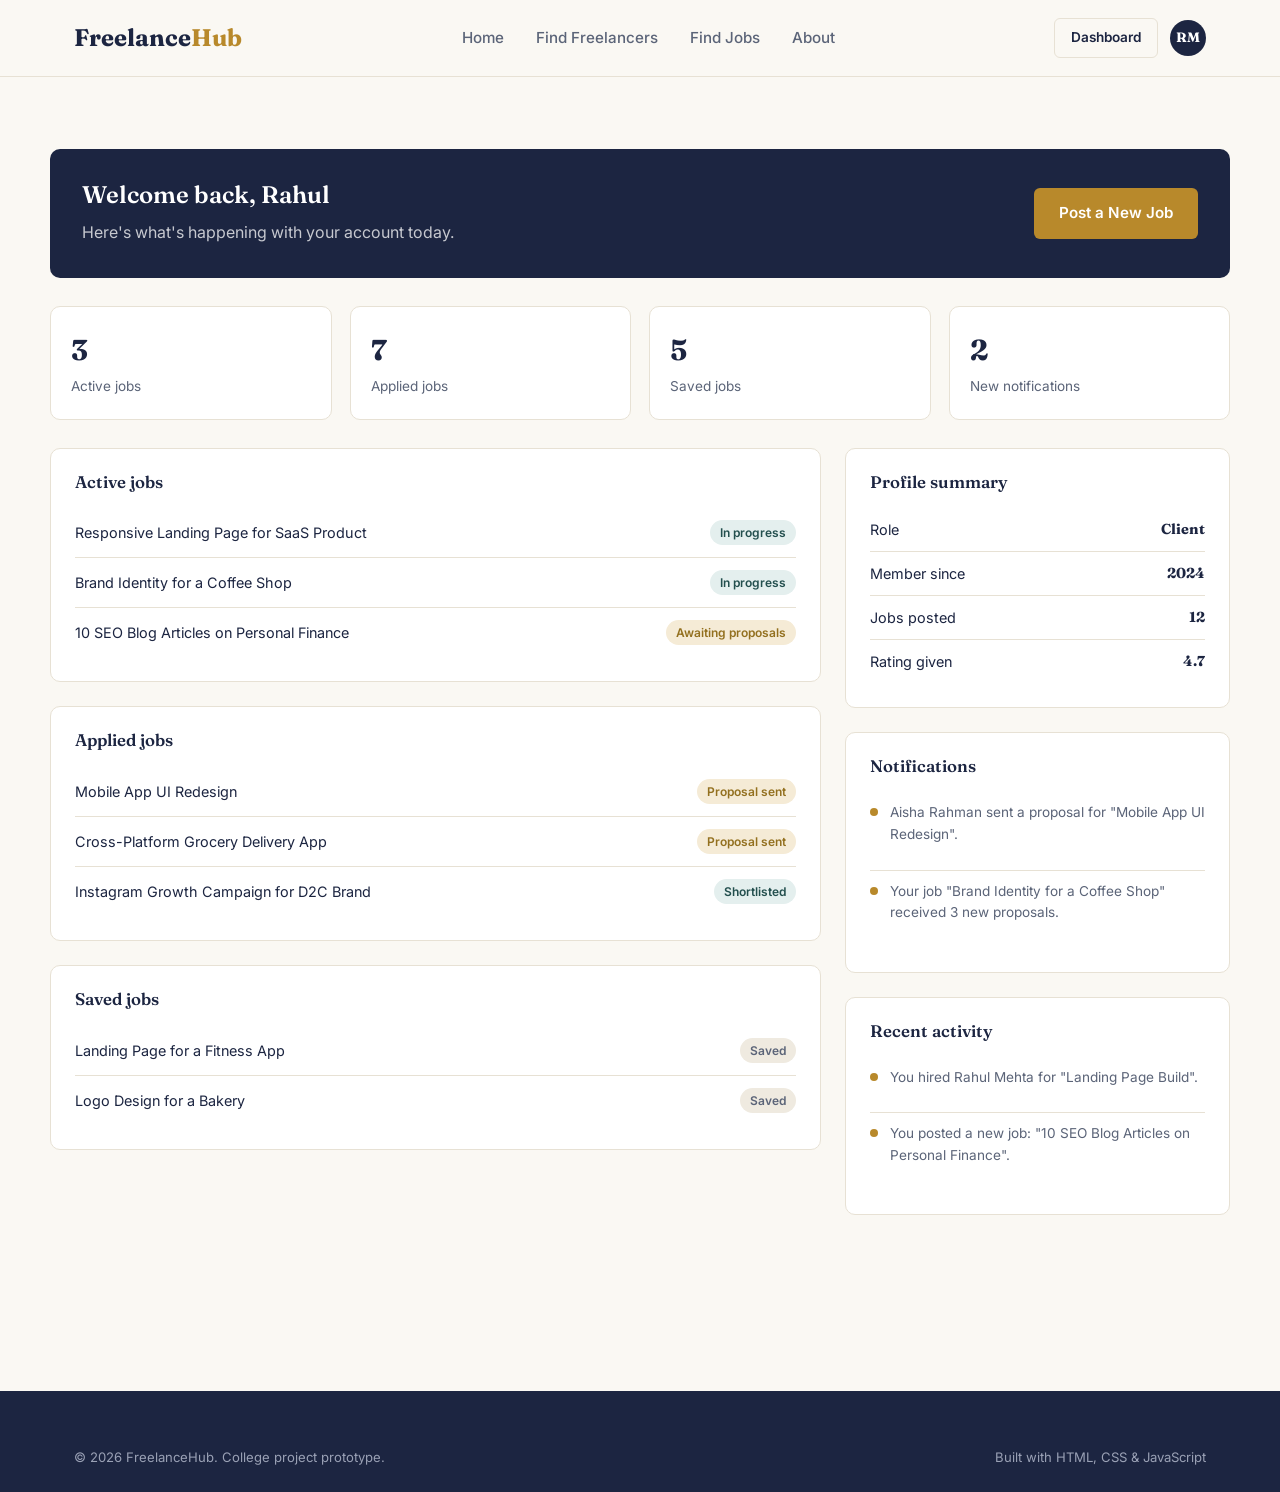
==== FreelanceHub/dashboard.html @ 4bddfca6 "Initial commit" ====
<!DOCTYPE html>
<html lang="en">
<head>
  <meta charset="UTF-8" />
  <meta name="viewport" content="width=device-width, initial-scale=1.0" />
  <title>Dashboard — FreelanceHub</title>
  <link rel="stylesheet" href="css/style.css" />
</head>
<body>

  <nav class="navbar">
    <div class="nav-inner">
      <a href="index.html" class="logo">Freelance<span>Hub</span></a>
      <ul class="nav-links">
        <li><a href="index.html">Home</a></li>
        <li><a href="freelancers.html">Find Freelancers</a></li>
        <li><a href="jobs.html">Find Jobs</a></li>
        <li><a href="index.html#about">About</a></li>
      </ul>
      <div class="nav-actions">
        <a href="dashboard.html" class="btn btn-outline btn-sm">Dashboard</a>
        <div class="avatar ink" style="width:36px;height:36px;font-size:0.85rem;">RM</div>
      </div>
      <button class="nav-toggle" aria-label="Toggle menu">&#9776;</button>
    </div>
  </nav>

  <section class="section container">

    <div class="dash-welcome">
      <div>
        <h1>Welcome back, Rahul</h1>
        <p>Here's what's happening with your account today.</p>
      </div>
      <a href="post-job.html" class="btn btn-gold">Post a New Job</a>
    </div>

    <div class="dash-stats">
      <div class="dash-stat">
        <strong>3</strong>
        <span>Active jobs</span>
      </div>
      <div class="dash-stat">
        <strong>7</strong>
        <span>Applied jobs</span>
      </div>
      <div class="dash-stat">
        <strong>5</strong>
        <span>Saved jobs</span>
      </div>
      <div class="dash-stat">
        <strong>2</strong>
        <span>New notifications</span>
      </div>
    </div>

    <div class="dash-columns">
      <div>
        <div class="dash-panel">
          <h2>Active jobs</h2>
          <div class="dash-list-item">
            <span>Responsive Landing Page for SaaS Product</span>
            <span class="status active">In progress</span>
          </div>
          <div class="dash-list-item">
            <span>Brand Identity for a Coffee Shop</span>
            <span class="status active">In progress</span>
          </div>
          <div class="dash-list-item">
            <span>10 SEO Blog Articles on Personal Finance</span>
            <span class="status pending">Awaiting proposals</span>
          </div>
        </div>

        <div class="dash-panel">
          <h2>Applied jobs</h2>
          <div class="dash-list-item">
            <span>Mobile App UI Redesign</span>
            <span class="status pending">Proposal sent</span>
          </div>
          <div class="dash-list-item">
            <span>Cross-Platform Grocery Delivery App</span>
            <span class="status pending">Proposal sent</span>
          </div>
          <div class="dash-list-item">
            <span>Instagram Growth Campaign for D2C Brand</span>
            <span class="status active">Shortlisted</span>
          </div>
        </div>

        <div class="dash-panel">
          <h2>Saved jobs</h2>
          <div class="dash-list-item">
            <span>Landing Page for a Fitness App</span>
            <span class="status saved">Saved</span>
          </div>
          <div class="dash-list-item">
            <span>Logo Design for a Bakery</span>
            <span class="status saved">Saved</span>
          </div>
        </div>
      </div>

      <div>
        <div class="dash-panel">
          <h2>Profile summary</h2>
          <div class="side-stat"><span>Role</span><strong>Client</strong></div>
          <div class="side-stat"><span>Member since</span><strong>2024</strong></div>
          <div class="side-stat"><span>Jobs posted</span><strong>12</strong></div>
          <div class="side-stat"><span>Rating given</span><strong>4.7</strong></div>
        </div>

        <div class="dash-panel">
          <h2>Notifications</h2>
          <div class="notification-item">
            <div class="notification-dot"></div>
            <p>Aisha Rahman sent a proposal for "Mobile App UI Redesign".</p>
          </div>
          <div class="notification-item">
            <div class="notification-dot"></div>
            <p>Your job "Brand Identity for a Coffee Shop" received 3 new proposals.</p>
          </div>
        </div>

        <div class="dash-panel">
          <h2>Recent activity</h2>
          <div class="notification-item">
            <div class="notification-dot"></div>
            <p>You hired Rahul Mehta for "Landing Page Build".</p>
          </div>
          <div class="notification-item">
            <div class="notification-dot"></div>
            <p>You posted a new job: "10 SEO Blog Articles on Personal Finance".</p>
          </div>
        </div>
      </div>
    </div>

  </section>

  <footer class="site-footer">
    <div class="container">
      <div class="footer-bottom" style="border-top:none; padding-top:0;">
        <span>&copy; 2026 FreelanceHub. College project prototype.</span>
        <span>Built with HTML, CSS &amp; JavaScript</span>
      </div>
    </div>
  </footer>

  <script src="js/script.js"></script>
</body>
</html>
---- FreelanceHub/css/style.css ----
/* =========================================================
   FreelanceHub — Stylesheet
   Organized in sections:
   1. Fonts & Variables
   2. Reset & Base
   3. Layout helpers
   4. Navbar
   5. Buttons
   6. Hero
   7. Sections (categories, how it works, why us, CTA)
   8. Cards (freelancer / job)
   9. Forms
   10. Profile page
   11. Dashboard
   12. Footer
   13. Toast / messages
   14. Responsive
   ========================================================= */

/* ---------- 1. Fonts & Variables ---------- */
@import url('https://fonts.googleapis.com/css2?family=Fraunces:opsz,wght@9..144,500;9..144,600;9..144,700&family=Inter:wght@400;500;600;700&display=swap');

:root {
  /* Color tokens — "Guild" palette: ink navy + brass gold + craft teal */
  --ink: #1C2541;          /* primary text / dark surfaces */
  --ink-soft: #5B6478;     /* secondary text */
  --paper: #FAF8F3;        /* page background */
  --surface: #FFFFFF;      /* card background */
  --line: #E7E1D4;         /* borders / dividers */
  --gold: #B8892B;         /* primary accent (clients / CTA) */
  --gold-dark: #93701F;
  --teal: #2F6F6E;         /* secondary accent (freelancers) */
  --teal-dark: #234F4E;
  --danger: #B3432B;
  --success: #2F6F52;

  /* Type */
  --font-display: 'Fraunces', Georgia, 'Times New Roman', serif;
  --font-body: 'Inter', -apple-system, Segoe UI, Roboto, Arial, sans-serif;

  /* Layout */
  --max-width: 1180px;
  --radius: 10px;
  --shadow: 0 8px 24px rgba(28, 37, 65, 0.08);
}

/* ---------- 2. Reset & Base ---------- */
* {
  box-sizing: border-box;
}

html {
  scroll-behavior: smooth;
}

body {
  margin: 0;
  font-family: var(--font-body);
  color: var(--ink);
  background: var(--paper);
  line-height: 1.6;
}

h1, h2, h3, h4 {
  font-family: var(--font-display);
  color: var(--ink);
  margin: 0 0 0.5em 0;
  line-height: 1.15;
  font-weight: 600;
}

p {
  margin: 0 0 1em 0;
  color: var(--ink-soft);
}

a {
  text-decoration: none;
  color: inherit;
}

img {
  max-width: 100%;
  display: block;
}

ul {
  list-style: none;
  margin: 0;
  padding: 0;
}

/* Focus states for accessibility */
a:focus-visible,
button:focus-visible,
input:focus-visible,
textarea:focus-visible,
select:focus-visible {
  outline: 2px solid var(--teal);
  outline-offset: 2px;
}

/* ---------- 3. Layout helpers ---------- */
.container {
  max-width: var(--max-width);
  margin: 0 auto;
  padding: 0 24px;
}

.section {
  padding: 72px 0;
}

.section-head {
  max-width: 620px;
  margin-bottom: 40px;
}

.section-head p {
  margin-top: 8px;
}

.text-center {
  text-align: center;
  margin-left: auto;
  margin-right: auto;
}

/* ---------- 4. Navbar ---------- */
.navbar {
  position: sticky;
  top: 0;
  z-index: 100;
  background: var(--paper);
  border-bottom: 1px solid var(--line);
}

.nav-inner {
  max-width: var(--max-width);
  margin: 0 auto;
  padding: 18px 24px;
  display: flex;
  align-items: center;
  justify-content: space-between;
}

.logo {
  font-family: var(--font-display);
  font-size: 1.5rem;
  font-weight: 700;
  color: var(--ink);
}

.logo span {
  color: var(--gold);
}

.nav-links {
  display: flex;
  align-items: center;
  gap: 32px;
}

.nav-links a {
  font-size: 0.95rem;
  font-weight: 500;
  color: var(--ink-soft);
  padding-bottom: 4px;
  border-bottom: 2px solid transparent;
  transition: color 0.2s ease, border-color 0.2s ease;
}

.nav-links a:hover,
.nav-links a.active {
  color: var(--ink);
  border-bottom-color: var(--gold);
}

.nav-actions {
  display: flex;
  align-items: center;
  gap: 12px;
}

.nav-toggle {
  display: none;
  background: none;
  border: none;
  font-size: 1.5rem;
  cursor: pointer;
  color: var(--ink);
}

/* ---------- 5. Buttons ---------- */
.btn {
  display: inline-flex;
  align-items: center;
  justify-content: center;
  gap: 8px;
  padding: 12px 24px;
  border-radius: 6px;
  font-family: var(--font-body);
  font-size: 0.95rem;
  font-weight: 600;
  border: 1px solid transparent;
  cursor: pointer;
  transition: transform 0.15s ease, box-shadow 0.15s ease, background 0.15s ease, color 0.15s ease;
  white-space: nowrap;
}

.btn:active {
  transform: translateY(1px);
}

.btn-primary {
  background: var(--ink);
  color: var(--surface);
}

.btn-primary:hover {
  background: #101729;
  box-shadow: var(--shadow);
}

.btn-gold {
  background: var(--gold);
  color: var(--surface);
}

.btn-gold:hover {
  background: var(--gold-dark);
  box-shadow: var(--shadow);
}

.btn-teal {
  background: var(--teal);
  color: var(--surface);
}

.btn-teal:hover {
  background: var(--teal-dark);
  box-shadow: var(--shadow);
}

.btn-outline {
  background: transparent;
  border-color: var(--line);
  color: var(--ink);
}

.btn-outline:hover {
  border-color: var(--ink);
}

.btn-text {
  background: none;
  color: var(--gold-dark);
  padding: 12px 4px;
}

.btn-text:hover {
  text-decoration: underline;
}

.btn-block {
  width: 100%;
}

.btn-sm {
  padding: 8px 16px;
  font-size: 0.85rem;
}

/* ---------- 6. Hero ---------- */
.hero {
  padding: 64px 0 88px;
  border-bottom: 1px solid var(--line);
  overflow: hidden;
}

.hero-inner {
  display: grid;
  grid-template-columns: 1.1fr 0.9fr;
  gap: 48px;
  align-items: center;
}

.hero-eyebrow {
  color: var(--teal-dark);
  font-weight: 600;
  font-size: 0.95rem;
  margin-bottom: 14px;
}

.hero h1 {
  font-size: 3rem;
  max-width: 12ch;
}

.hero-sub {
  font-size: 1.1rem;
  max-width: 46ch;
  margin-bottom: 28px;
}

.hero-actions {
  display: flex;
  gap: 14px;
  margin-bottom: 36px;
}

.hero-stats {
  display: flex;
  gap: 36px;
}

.hero-stats div strong {
  display: block;
  font-family: var(--font-display);
  font-size: 1.5rem;
  color: var(--ink);
}

.hero-stats div span {
  font-size: 0.85rem;
  color: var(--ink-soft);
}

/* Search bar on home hero */
.search-bar {
  display: flex;
  background: var(--surface);
  border: 1px solid var(--line);
  border-radius: 8px;
  padding: 6px;
  box-shadow: var(--shadow);
  margin-bottom: 32px;
  max-width: 520px;
}

.search-bar input {
  flex: 1;
  border: none;
  padding: 12px 14px;
  font-size: 0.95rem;
  font-family: var(--font-body);
  background: transparent;
}

.search-bar input:focus {
  outline: none;
}

.search-bar button {
  border: none;
}

/* Hero visual — a mocked job ticket, grounded in the real product */
.hero-visual {
  position: relative;
}

.ticket-card {
  background: var(--surface);
  border: 1px solid var(--line);
  border-radius: var(--radius);
  box-shadow: var(--shadow);
  padding: 24px;
  max-width: 340px;
}

.ticket-card + .ticket-card {
  margin-top: -40px;
  margin-left: 60px;
  transform: rotate(2deg);
}

.ticket-top {
  display: flex;
  align-items: center;
  gap: 12px;
  margin-bottom: 14px;
}

.avatar {
  width: 46px;
  height: 46px;
  border-radius: 50%;
  background: var(--teal);
  color: var(--surface);
  display: flex;
  align-items: center;
  justify-content: center;
  font-weight: 700;
  font-family: var(--font-display);
  flex-shrink: 0;
}

.avatar.gold { background: var(--gold); }
.avatar.ink { background: var(--ink); }

.ticket-top strong {
  display: block;
  font-size: 0.95rem;
}

.ticket-top span {
  font-size: 0.8rem;
  color: var(--ink-soft);
}

.tag {
  display: inline-block;
  font-size: 0.72rem;
  font-weight: 600;
  padding: 4px 10px;
  border-radius: 20px;
  background: #EFEAE0;
  color: var(--ink-soft);
  margin: 2px 4px 2px 0;
}

.tag.teal { background: #E4EFEE; color: var(--teal-dark); }
.tag.gold { background: #F5EBD6; color: var(--gold-dark); }

/* ---------- 7. Sections ---------- */
.category-grid {
  display: grid;
  grid-template-columns: repeat(3, 1fr);
  gap: 20px;
}

.category-card {
  background: var(--surface);
  border: 1px solid var(--line);
  border-radius: var(--radius);
  padding: 24px;
  transition: box-shadow 0.2s ease, transform 0.2s ease, border-color 0.2s ease;
  cursor: pointer;
}

.category-card:hover {
  box-shadow: var(--shadow);
  transform: translateY(-3px);
  border-color: var(--gold);
}

.category-card .icon {
  font-size: 1.6rem;
  margin-bottom: 12px;
}

.category-card h3 {
  font-size: 1.05rem;
  margin-bottom: 4px;
}

.category-card p {
  font-size: 0.85rem;
  margin: 0;
}

.steps {
  display: grid;
  grid-template-columns: repeat(3, 1fr);
  gap: 32px;
}

.step {
  position: relative;
  padding-left: 8px;
}

.step-number {
  font-family: var(--font-display);
  font-size: 2.2rem;
  color: var(--gold);
  margin-bottom: 8px;
}

.step h3 {
  font-size: 1.1rem;
}

.step p {
  font-size: 0.9rem;
}

.why-grid {
  display: grid;
  grid-template-columns: repeat(2, 1fr);
  gap: 24px;
}

.why-item {
  display: flex;
  gap: 16px;
  padding: 20px;
  border-left: 3px solid var(--teal);
  background: var(--surface);
  border-radius: 0 var(--radius) var(--radius) 0;
}

.why-item h3 {
  font-size: 1rem;
  margin-bottom: 4px;
}

.why-item p {
  font-size: 0.88rem;
  margin: 0;
}

.cta-section {
  background: var(--ink);
  color: var(--surface);
  border-radius: var(--radius);
  padding: 56px;
  text-align: center;
  margin: 0 24px;
}

.cta-section h2,
.cta-section p {
  color: var(--surface);
}

.cta-section p {
  opacity: 0.8;
  max-width: 50ch;
  margin-left: auto;
  margin-right: auto;
}

.cta-actions {
  display: flex;
  gap: 14px;
  justify-content: center;
  margin-top: 24px;
}

/* ---------- 8. Cards: freelancer / job listing ---------- */
.toolbar {
  display: flex;
  gap: 16px;
  align-items: center;
  flex-wrap: wrap;
  margin-bottom: 32px;
  padding: 18px;
  background: var(--surface);
  border: 1px solid var(--line);
  border-radius: var(--radius);
}

.toolbar input[type="text"],
.toolbar select {
  padding: 10px 12px;
  border: 1px solid var(--line);
  border-radius: 6px;
  font-family: var(--font-body);
  font-size: 0.9rem;
  background: var(--paper);
}

.toolbar input[type="text"] {
  flex: 1;
  min-width: 200px;
}

.results-count {
  font-size: 0.9rem;
  color: var(--ink-soft);
  margin-bottom: 16px;
}

.grid {
  display: grid;
  grid-template-columns: repeat(3, 1fr);
  gap: 22px;
}

.card {
  background: var(--surface);
  border: 1px solid var(--line);
  border-radius: var(--radius);
  padding: 22px;
  transition: box-shadow 0.2s ease, transform 0.2s ease;
  display: flex;
  flex-direction: column;
}

.card:hover {
  box-shadow: var(--shadow);
  transform: translateY(-2px);
}

.card-head {
  display: flex;
  align-items: center;
  gap: 12px;
  margin-bottom: 14px;
}

.card-head strong {
  display: block;
  font-size: 1rem;
}

.card-head span {
  font-size: 0.82rem;
  color: var(--ink-soft);
}

.rating {
  color: var(--gold-dark);
  font-size: 0.85rem;
  font-weight: 600;
  margin-bottom: 6px;
}

.card-meta {
  display: flex;
  justify-content: space-between;
  font-size: 0.82rem;
  color: var(--ink-soft);
  border-top: 1px solid var(--line);
  border-bottom: 1px solid var(--line);
  padding: 12px 0;
  margin: 12px 0;
}

.card-meta strong {
  display: block;
  color: var(--ink);
  font-size: 0.95rem;
}

.card-actions {
  display: flex;
  gap: 10px;
  margin-top: auto;
}

.card-actions .btn {
  flex: 1;
  padding: 10px 14px;
  font-size: 0.85rem;
}

/* Job card specific */
.job-card {
  padding: 24px;
}

.job-card-top {
  display: flex;
  justify-content: space-between;
  align-items: flex-start;
  margin-bottom: 10px;
}

.job-card-top h3 {
  font-size: 1.1rem;
  margin: 0;
}

.job-budget {
  font-family: var(--font-display);
  font-size: 1.1rem;
  color: var(--teal-dark);
  white-space: nowrap;
}

.job-card p.desc {
  font-size: 0.9rem;
}

.job-skills {
  margin-bottom: 14px;
}

.job-card-footer {
  display: flex;
  justify-content: space-between;
  align-items: center;
  font-size: 0.8rem;
  color: var(--ink-soft);
  margin-bottom: 14px;
}

/* ---------- 9. Forms ---------- */
.form-wrap {
  max-width: 640px;
  margin: 0 auto;
  background: var(--surface);
  border: 1px solid var(--line);
  border-radius: var(--radius);
  padding: 40px;
  box-shadow: var(--shadow);
}

.form-wrap.narrow {
  max-width: 420px;
}

.field {
  margin-bottom: 20px;
}

.field label {
  display: block;
  font-size: 0.88rem;
  font-weight: 600;
  margin-bottom: 6px;
}

.field input,
.field textarea,
.field select {
  width: 100%;
  padding: 12px 14px;
  border: 1px solid var(--line);
  border-radius: 6px;
  font-family: var(--font-body);
  font-size: 0.95rem;
  background: var(--paper);
  color: var(--ink);
}

.field textarea {
  resize: vertical;
  min-height: 110px;
}

.field input:focus,
.field textarea:focus,
.field select:focus {
  border-color: var(--teal);
}

.field-row {
  display: grid;
  grid-template-columns: 1fr 1fr;
  gap: 16px;
}

.field-error {
  color: var(--danger);
  font-size: 0.8rem;
  margin-top: 6px;
  display: none;
}

.field.invalid input,
.field.invalid textarea,
.field.invalid select {
  border-color: var(--danger);
}

.field.invalid .field-error {
  display: block;
}

.field-hint {
  font-size: 0.8rem;
  color: var(--ink-soft);
  margin-top: 6px;
}

.checkbox-row {
  display: flex;
  align-items: center;
  gap: 8px;
  font-size: 0.88rem;
  color: var(--ink-soft);
}

.checkbox-row input {
  width: auto;
}

.form-foot-row {
  display: flex;
  justify-content: space-between;
  align-items: center;
  margin-bottom: 20px;
  font-size: 0.85rem;
}

.user-type-row {
  display: grid;
  grid-template-columns: 1fr 1fr;
  gap: 12px;
}

.user-type-option {
  border: 1px solid var(--line);
  border-radius: 6px;
  padding: 14px;
  text-align: center;
  cursor: pointer;
  font-size: 0.9rem;
  font-weight: 600;
  color: var(--ink-soft);
  transition: border-color 0.2s ease, color 0.2s ease, background 0.2s ease;
}

.user-type-option input {
  display: none;
}

.user-type-option.selected {
  border-color: var(--teal);
  color: var(--teal-dark);
  background: #E4EFEE;
}

.auth-page {
  padding: 72px 0;
}

.form-foot-text {
  text-align: center;
  font-size: 0.9rem;
  color: var(--ink-soft);
  margin-top: 18px;
}

.form-foot-text a {
  color: var(--gold-dark);
  font-weight: 600;
}

/* Success panel shown after form submission */
.success-panel {
  display: none;
  text-align: center;
  padding: 40px;
}

.success-panel .icon-circle {
  width: 64px;
  height: 64px;
  border-radius: 50%;
  background: #E4EFEE;
  color: var(--teal-dark);
  font-size: 1.8rem;
  display: flex;
  align-items: center;
  justify-content: center;
  margin: 0 auto 20px;
}

/* ---------- 10. Profile page ---------- */
.profile-header {
  display: flex;
  gap: 28px;
  align-items: center;
  background: var(--surface);
  border: 1px solid var(--line);
  border-radius: var(--radius);
  padding: 32px;
  margin-bottom: 32px;
}

.profile-header .avatar {
  width: 96px;
  height: 96px;
  font-size: 2rem;
}

.profile-header h1 {
  font-size: 1.6rem;
  margin-bottom: 4px;
}

.profile-title {
  color: var(--teal-dark);
  font-weight: 600;
  margin-bottom: 8px;
}

.profile-meta {
  display: flex;
  gap: 20px;
  font-size: 0.88rem;
  color: var(--ink-soft);
  flex-wrap: wrap;
}

.profile-actions {
  margin-left: auto;
  display: flex;
  gap: 12px;
  align-self: flex-start;
}

.profile-grid {
  display: grid;
  grid-template-columns: 2fr 1fr;
  gap: 28px;
}

.profile-block {
  background: var(--surface);
  border: 1px solid var(--line);
  border-radius: var(--radius);
  padding: 28px;
  margin-bottom: 24px;
}

.profile-block h2 {
  font-size: 1.15rem;
  margin-bottom: 14px;
}

.skill-list {
  display: flex;
  flex-wrap: wrap;
  gap: 8px;
}

.portfolio-grid {
  display: grid;
  grid-template-columns: 1fr 1fr;
  gap: 16px;
}

.portfolio-item {
  border: 1px solid var(--line);
  border-radius: 8px;
  overflow: hidden;
}

.portfolio-thumb {
  height: 110px;
  background: linear-gradient(135deg, var(--teal), var(--ink));
}

.portfolio-item p {
  margin: 0;
  padding: 10px 12px;
  font-size: 0.85rem;
  color: var(--ink);
}

.review {
  border-bottom: 1px solid var(--line);
  padding: 16px 0;
}

.review:last-child {
  border-bottom: none;
}

.review-top {
  display: flex;
  justify-content: space-between;
  margin-bottom: 6px;
  font-size: 0.85rem;
  font-weight: 600;
}

.review p {
  font-size: 0.88rem;
  margin: 0;
}

.experience-item {
  display: flex;
  gap: 14px;
  margin-bottom: 16px;
}

.experience-dot {
  width: 10px;
  height: 10px;
  border-radius: 50%;
  background: var(--gold);
  margin-top: 6px;
  flex-shrink: 0;
}

.experience-item strong {
  display: block;
  font-size: 0.92rem;
}

.experience-item span {
  font-size: 0.8rem;
  color: var(--ink-soft);
}

.side-stat {
  display: flex;
  justify-content: space-between;
  padding: 10px 0;
  border-bottom: 1px solid var(--line);
  font-size: 0.9rem;
}

.side-stat:last-child {
  border-bottom: none;
}

.side-stat strong {
  font-family: var(--font-display);
}

/* ---------- 11. Dashboard ---------- */
.dash-welcome {
  background: var(--ink);
  color: var(--surface);
  border-radius: var(--radius);
  padding: 32px;
  margin-bottom: 28px;
  display: flex;
  justify-content: space-between;
  align-items: center;
}

.dash-welcome h1,
.dash-welcome p {
  color: var(--surface);
}

.dash-welcome p {
  opacity: 0.75;
  margin: 0;
}

.dash-stats {
  display: grid;
  grid-template-columns: repeat(4, 1fr);
  gap: 18px;
  margin-bottom: 28px;
}

.dash-stat {
  background: var(--surface);
  border: 1px solid var(--line);
  border-radius: var(--radius);
  padding: 20px;
}

.dash-stat strong {
  display: block;
  font-family: var(--font-display);
  font-size: 1.8rem;
}

.dash-stat span {
  font-size: 0.85rem;
  color: var(--ink-soft);
}

.dash-columns {
  display: grid;
  grid-template-columns: 2fr 1fr;
  gap: 24px;
}

.dash-panel {
  background: var(--surface);
  border: 1px solid var(--line);
  border-radius: var(--radius);
  padding: 24px;
  margin-bottom: 24px;
}

.dash-panel h2 {
  font-size: 1.05rem;
  margin-bottom: 16px;
}

.dash-list-item {
  display: flex;
  justify-content: space-between;
  align-items: center;
  padding: 12px 0;
  border-bottom: 1px solid var(--line);
  font-size: 0.9rem;
}

.dash-list-item:last-child {
  border-bottom: none;
}

.dash-list-item span.status {
  font-size: 0.75rem;
  font-weight: 600;
  padding: 3px 10px;
  border-radius: 20px;
}

.status.active { background: #E4EFEE; color: var(--teal-dark); }
.status.pending { background: #F5EBD6; color: var(--gold-dark); }
.status.saved { background: #EFEAE0; color: var(--ink-soft); }

.notification-item {
  display: flex;
  gap: 12px;
  padding: 10px 0;
  border-bottom: 1px solid var(--line);
  font-size: 0.85rem;
}

.notification-item:last-child {
  border-bottom: none;
}

.notification-dot {
  width: 8px;
  height: 8px;
  border-radius: 50%;
  background: var(--gold);
  margin-top: 6px;
  flex-shrink: 0;
}

/* ---------- 12. Footer ---------- */
.site-footer {
  background: var(--ink);
  color: #C9CDDA;
  padding: 56px 0 24px;
  margin-top: 80px;
}

.footer-grid {
  display: grid;
  grid-template-columns: 1.4fr 1fr 1fr 1fr;
  gap: 32px;
  margin-bottom: 36px;
}

.footer-grid h4 {
  color: var(--surface);
  font-size: 0.9rem;
  margin-bottom: 14px;
}

.footer-grid ul li {
  margin-bottom: 10px;
}

.footer-grid ul li a {
  font-size: 0.88rem;
  color: #C9CDDA;
  transition: color 0.2s ease;
}

.footer-grid ul li a:hover {
  color: var(--gold);
}

.footer-logo {
  font-family: var(--font-display);
  font-size: 1.4rem;
  color: var(--surface);
  margin-bottom: 10px;
}

.footer-logo span {
  color: var(--gold);
}

.footer-grid p {
  font-size: 0.85rem;
  color: #9AA1B5;
}

.footer-bottom {
  border-top: 1px solid #2C3552;
  padding-top: 20px;
  font-size: 0.82rem;
  color: #9AA1B5;
  display: flex;
  justify-content: space-between;
}

/* ---------- 13. Toast / confirmation messages ---------- */
.toast {
  position: fixed;
  bottom: 28px;
  right: 28px;
  background: var(--ink);
  color: var(--surface);
  padding: 14px 20px;
  border-radius: 8px;
  box-shadow: var(--shadow);
  font-size: 0.9rem;
  transform: translateY(20px);
  opacity: 0;
  pointer-events: none;
  transition: transform 0.25s ease, opacity 0.25s ease;
  z-index: 999;
  max-width: 320px;
}

.toast.show {
  transform: translateY(0);
  opacity: 1;
}

/* ---------- 14. Responsive ---------- */
@media (max-width: 900px) {
  .hero-inner,
  .profile-grid,
  .dash-columns {
    grid-template-columns: 1fr;
  }

  .category-grid,
  .steps,
  .why-grid,
  .grid,
  .dash-stats {
    grid-template-columns: repeat(2, 1fr);
  }

  .footer-grid {
    grid-template-columns: 1fr 1fr;
  }

  .hero-visual {
    display: none;
  }
}

@media (max-width: 640px) {
  .nav-links,
  .nav-actions .btn-outline {
    display: none;
  }

  .nav-toggle {
    display: block;
  }

  .navbar.open .nav-links {
    display: flex;
    flex-direction: column;
    position: absolute;
    top: 100%;
    left: 0;
    right: 0;
    background: var(--paper);
    border-bottom: 1px solid var(--line);
    padding: 16px 24px;
    gap: 16px;
  }

  .hero h1 {
    font-size: 2.2rem;
  }

  .category-grid,
  .steps,
  .why-grid,
  .grid,
  .dash-stats,
  .field-row,
  .portfolio-grid {
    grid-template-columns: 1fr;
  }

  .footer-grid {
    grid-template-columns: 1fr;
  }

  .footer-bottom {
    flex-direction: column;
    gap: 8px;
  }

  .profile-header {
    flex-direction: column;
    text-align: center;
  }

  .profile-actions {
    margin-left: 0;
  }

  .dash-welcome {
    flex-direction: column;
    gap: 16px;
    text-align: center;
  }

  .cta-section {
    margin: 0 12px;
    padding: 40px 24px;
  }
}
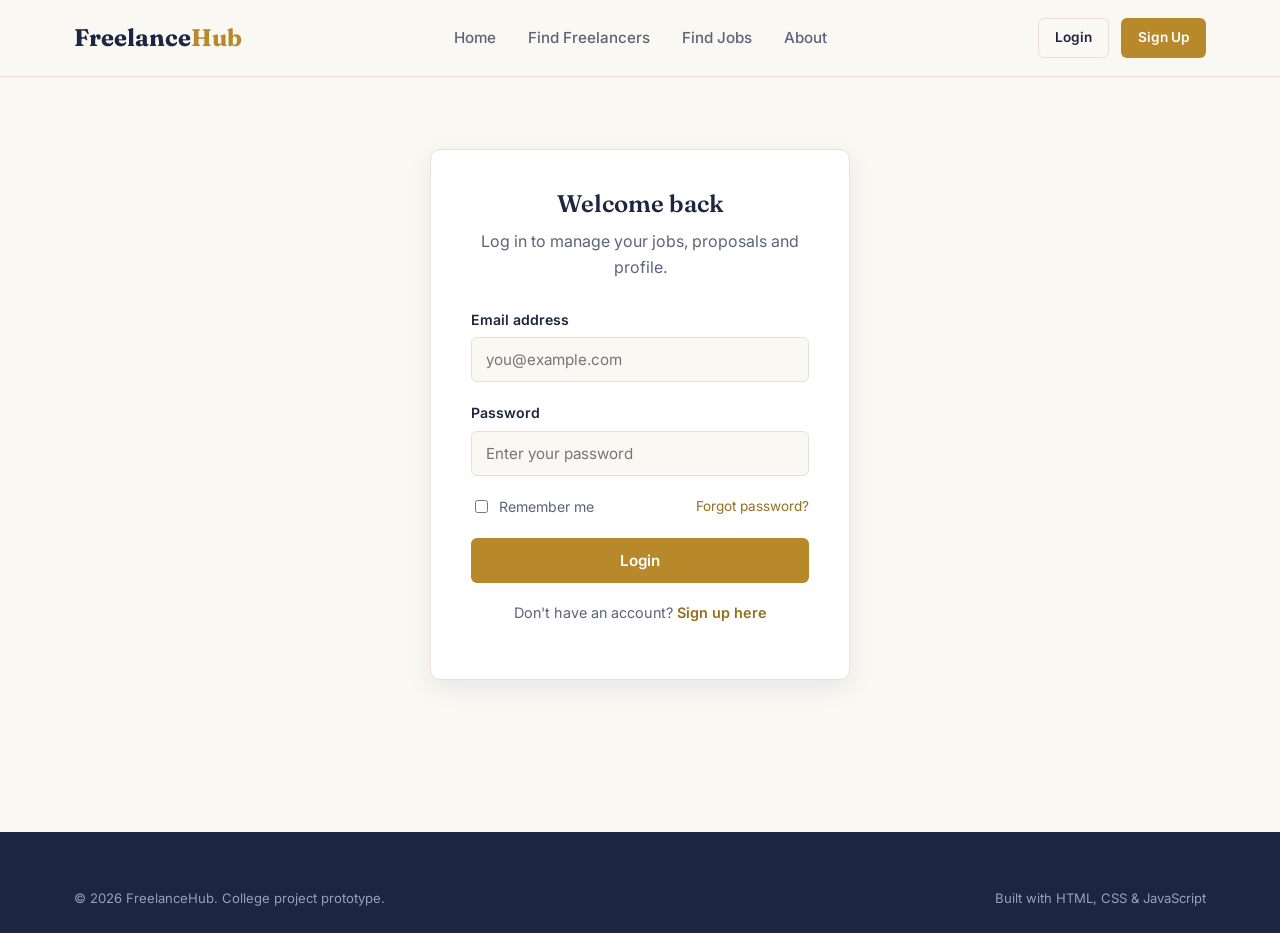
==== commit 904609d7: "Refactor HTML structure and improve readability" ====
--- a/FreelanceHub/dashboard.html
+++ b/FreelanceHub/dashboard.html
@@ -1,152 +1,624 @@
+```html
 <!DOCTYPE html>
 <html lang="en">
+
 <head>
+
   <meta charset="UTF-8" />
-  <meta name="viewport" content="width=device-width, initial-scale=1.0" />
+
+  <meta
+    name="viewport"
+    content="width=device-width, initial-scale=1.0"
+  />
+
   <title>Dashboard — FreelanceHub</title>
-  <link rel="stylesheet" href="css/style.css" />
+
+  <link
+    rel="stylesheet"
+    href="css/style.css"
+  />
+
 </head>
+
+
 <body>
 
+
+  <!-- NAVBAR -->
+
   <nav class="navbar">
+
     <div class="nav-inner">
-      <a href="index.html" class="logo">Freelance<span>Hub</span></a>
+
+      <a
+        href="index.html"
+        class="logo"
+      >
+        Freelance<span>Hub</span>
+      </a>
+
+
       <ul class="nav-links">
-        <li><a href="index.html">Home</a></li>
-        <li><a href="freelancers.html">Find Freelancers</a></li>
-        <li><a href="jobs.html">Find Jobs</a></li>
-        <li><a href="index.html#about">About</a></li>
+
+        <li>
+          <a href="index.html">
+            Home
+          </a>
+        </li>
+
+        <li>
+          <a href="freelancers.html">
+            Find Freelancers
+          </a>
+        </li>
+
+        <li>
+          <a href="jobs.html">
+            Find Jobs
+          </a>
+        </li>
+
+        <li>
+          <a href="index.html#about">
+            About
+          </a>
+        </li>
+
       </ul>
+
+
       <div class="nav-actions">
-        <a href="dashboard.html" class="btn btn-outline btn-sm">Dashboard</a>
-        <div class="avatar ink" style="width:36px;height:36px;font-size:0.85rem;">RM</div>
-      </div>
-      <button class="nav-toggle" aria-label="Toggle menu">&#9776;</button>
+
+        <a
+          href="dashboard.html"
+          class="btn btn-outline btn-sm"
+        >
+          Dashboard
+        </a>
+
+
+        <!-- CLICKABLE PROFILE -->
+
+        <a
+          href="profile.html"
+          title="View Profile"
+          style="text-decoration:none;"
+        >
+
+          <div
+            id="profileAvatar"
+            class="avatar ink"
+            style="
+              width:36px;
+              height:36px;
+              font-size:0.85rem;
+              cursor:pointer;
+            "
+          >
+            U
+          </div>
+
+        </a>
+
+      </div>
+
+
+      <button
+        class="nav-toggle"
+        aria-label="Toggle menu"
+      >
+        &#9776;
+      </button>
+
     </div>
+
   </nav>
 
+
+
+  <!-- DASHBOARD -->
+
   <section class="section container">
 
+
+    <!-- WELCOME -->
+
     <div class="dash-welcome">
+
       <div>
-        <h1>Welcome back, Rahul</h1>
-        <p>Here's what's happening with your account today.</p>
-      </div>
-      <a href="post-job.html" class="btn btn-gold">Post a New Job</a>
+
+        <h1>
+          Welcome back,
+          <span id="userName">
+            User
+          </span>
+        </h1>
+
+        <p>
+          Here's what's happening with your account today.
+        </p>
+
+      </div>
+
+
+      <a
+        href="post-job.html"
+        class="btn btn-gold"
+      >
+        Post a New Job
+      </a>
+
     </div>
 
+
+
+    <!-- STATS -->
+
     <div class="dash-stats">
+
       <div class="dash-stat">
         <strong>3</strong>
         <span>Active jobs</span>
       </div>
+
       <div class="dash-stat">
         <strong>7</strong>
         <span>Applied jobs</span>
       </div>
+
       <div class="dash-stat">
         <strong>5</strong>
         <span>Saved jobs</span>
       </div>
+
       <div class="dash-stat">
         <strong>2</strong>
         <span>New notifications</span>
       </div>
+
     </div>
 
+
+
+    <!-- COLUMNS -->
+
     <div class="dash-columns">
+
+
+      <!-- LEFT COLUMN -->
+
       <div>
+
+
+        <!-- ACTIVE JOBS -->
+
         <div class="dash-panel">
-          <h2>Active jobs</h2>
-          <div class="dash-list-item">
-            <span>Responsive Landing Page for SaaS Product</span>
-            <span class="status active">In progress</span>
-          </div>
-          <div class="dash-list-item">
-            <span>Brand Identity for a Coffee Shop</span>
-            <span class="status active">In progress</span>
-          </div>
-          <div class="dash-list-item">
-            <span>10 SEO Blog Articles on Personal Finance</span>
-            <span class="status pending">Awaiting proposals</span>
-          </div>
+
+          <h2>
+            Active jobs
+          </h2>
+
+
+          <div class="dash-list-item">
+
+            <span>
+              Responsive Landing Page for SaaS Product
+            </span>
+
+            <span class="status active">
+              In progress
+            </span>
+
+          </div>
+
+
+          <div class="dash-list-item">
+
+            <span>
+              Brand Identity for a Coffee Shop
+            </span>
+
+            <span class="status active">
+              In progress
+            </span>
+
+          </div>
+
+
+          <div class="dash-list-item">
+
+            <span>
+              10 SEO Blog Articles on Personal Finance
+            </span>
+
+            <span class="status pending">
+              Awaiting proposals
+            </span>
+
+          </div>
+
         </div>
 
+
+
+        <!-- APPLIED JOBS -->
+
         <div class="dash-panel">
-          <h2>Applied jobs</h2>
-          <div class="dash-list-item">
-            <span>Mobile App UI Redesign</span>
-            <span class="status pending">Proposal sent</span>
-          </div>
-          <div class="dash-list-item">
-            <span>Cross-Platform Grocery Delivery App</span>
-            <span class="status pending">Proposal sent</span>
-          </div>
-          <div class="dash-list-item">
-            <span>Instagram Growth Campaign for D2C Brand</span>
-            <span class="status active">Shortlisted</span>
-          </div>
+
+          <h2>
+            Applied jobs
+          </h2>
+
+
+          <div class="dash-list-item">
+
+            <span>
+              Mobile App UI Redesign
+            </span>
+
+            <span class="status pending">
+              Proposal sent
+            </span>
+
+          </div>
+
+
+          <div class="dash-list-item">
+
+            <span>
+              Cross-Platform Grocery Delivery App
+            </span>
+
+            <span class="status pending">
+              Proposal sent
+            </span>
+
+          </div>
+
+
+          <div class="dash-list-item">
+
+            <span>
+              Instagram Growth Campaign for D2C Brand
+            </span>
+
+            <span class="status active">
+              Shortlisted
+            </span>
+
+          </div>
+
         </div>
 
+
+
+        <!-- SAVED JOBS -->
+
         <div class="dash-panel">
-          <h2>Saved jobs</h2>
-          <div class="dash-list-item">
-            <span>Landing Page for a Fitness App</span>
-            <span class="status saved">Saved</span>
-          </div>
-          <div class="dash-list-item">
-            <span>Logo Design for a Bakery</span>
-            <span class="status saved">Saved</span>
-          </div>
+
+          <h2>
+            Saved jobs
+          </h2>
+
+
+          <div class="dash-list-item">
+
+            <span>
+              Landing Page for a Fitness App
+            </span>
+
+            <span class="status saved">
+              Saved
+            </span>
+
+          </div>
+
+
+          <div class="dash-list-item">
+
+            <span>
+              Logo Design for a Bakery
+            </span>
+
+            <span class="status saved">
+              Saved
+            </span>
+
+          </div>
+
         </div>
-      </div>
+
+      </div>
+
+
+
+      <!-- RIGHT COLUMN -->
 
       <div>
+
+
+        <!-- PROFILE SUMMARY -->
+
         <div class="dash-panel">
-          <h2>Profile summary</h2>
-          <div class="side-stat"><span>Role</span><strong>Client</strong></div>
-          <div class="side-stat"><span>Member since</span><strong>2024</strong></div>
-          <div class="side-stat"><span>Jobs posted</span><strong>12</strong></div>
-          <div class="side-stat"><span>Rating given</span><strong>4.7</strong></div>
+
+          <h2>
+            Profile summary
+          </h2>
+
+
+          <div class="side-stat">
+
+            <span>
+              Name
+            </span>
+
+            <strong id="profileName">
+              User
+            </strong>
+
+          </div>
+
+
+          <div class="side-stat">
+
+            <span>
+              Role
+            </span>
+
+            <strong>
+              Client
+            </strong>
+
+          </div>
+
+
+          <div class="side-stat">
+
+            <span>
+              Member since
+            </span>
+
+            <strong>
+              2026
+            </strong>
+
+          </div>
+
+
+          <div class="side-stat">
+
+            <span>
+              Jobs posted
+            </span>
+
+            <strong>
+              12
+            </strong>
+
+          </div>
+
+
+          <div class="side-stat">
+
+            <span>
+              Rating given
+            </span>
+
+            <strong>
+              4.7
+            </strong>
+
+          </div>
+
         </div>
 
+
+
+        <!-- NOTIFICATIONS -->
+
         <div class="dash-panel">
-          <h2>Notifications</h2>
+
+          <h2>
+            Notifications
+          </h2>
+
+
           <div class="notification-item">
+
             <div class="notification-dot"></div>
-            <p>Aisha Rahman sent a proposal for "Mobile App UI Redesign".</p>
-          </div>
+
+            <p>
+              Aisha Rahman sent a proposal for
+              "Mobile App UI Redesign".
+            </p>
+
+          </div>
+
+
           <div class="notification-item">
+
             <div class="notification-dot"></div>
-            <p>Your job "Brand Identity for a Coffee Shop" received 3 new proposals.</p>
-          </div>
+
+            <p>
+              Your job "Brand Identity for a Coffee Shop"
+              received 3 new proposals.
+            </p>
+
+          </div>
+
         </div>
 
+
+
+        <!-- RECENT ACTIVITY -->
+
         <div class="dash-panel">
-          <h2>Recent activity</h2>
+
+          <h2>
+            Recent activity
+          </h2>
+
+
           <div class="notification-item">
+
             <div class="notification-dot"></div>
-            <p>You hired Rahul Mehta for "Landing Page Build".</p>
-          </div>
+
+            <p>
+              You hired Rahul Mehta for
+              "Landing Page Build".
+            </p>
+
+          </div>
+
+
           <div class="notification-item">
+
             <div class="notification-dot"></div>
-            <p>You posted a new job: "10 SEO Blog Articles on Personal Finance".</p>
-          </div>
+
+            <p>
+              You posted a new job:
+              "10 SEO Blog Articles on Personal Finance".
+            </p>
+
+          </div>
+
         </div>
-      </div>
+
+      </div>
+
     </div>
 
   </section>
 
+
+
+  <!-- FOOTER -->
+
   <footer class="site-footer">
+
     <div class="container">
-      <div class="footer-bottom" style="border-top:none; padding-top:0;">
-        <span>&copy; 2026 FreelanceHub. College project prototype.</span>
-        <span>Built with HTML, CSS &amp; JavaScript</span>
-      </div>
+
+      <div
+        class="footer-bottom"
+        style="
+          border-top:none;
+          padding-top:0;
+        "
+      >
+
+        <span>
+          &copy; 2026 FreelanceHub.
+          College project prototype.
+        </span>
+
+        <span>
+          Built with HTML, CSS &amp; JavaScript
+        </span>
+
+      </div>
+
     </div>
+
   </footer>
 
+
+
+  <!-- USER SCRIPT -->
+
+  <script>
+
+    /*
+      READ CURRENT USER
+    */
+
+    const savedUser =
+      localStorage.getItem("currentUser");
+
+
+    /*
+      IF THERE IS NO LOGIN,
+      GO BACK TO LOGIN
+    */
+
+    if (!savedUser) {
+
+      window.location.href =
+        "login.html";
+
+    } else {
+
+      const user =
+        JSON.parse(savedUser);
+
+
+      /*
+        GET USER NAME
+      */
+
+      const name =
+        user.name.trim();
+
+
+      /*
+        SHOW NAME IN WELCOME MESSAGE
+      */
+
+      document.getElementById(
+        "userName"
+      ).textContent = name;
+
+
+      /*
+        SHOW NAME IN PROFILE SUMMARY
+      */
+
+      document.getElementById(
+        "profileName"
+      ).textContent = name;
+
+
+      /*
+        CREATE PROFILE INITIALS
+      */
+
+      const nameParts =
+        name.split(/\s+/);
+
+
+      let initials =
+        nameParts[0]
+          .charAt(0)
+          .toUpperCase();
+
+
+      if (nameParts.length > 1) {
+
+        initials +=
+          nameParts[
+            nameParts.length - 1
+          ]
+          .charAt(0)
+          .toUpperCase();
+
+      }
+
+
+      /*
+        SHOW INITIALS
+      */
+
+      document.getElementById(
+        "profileAvatar"
+      ).textContent = initials;
+
+    }
+
+  </script>
+
+
   <script src="js/script.js"></script>
+
 </body>
+
 </html>
+```
